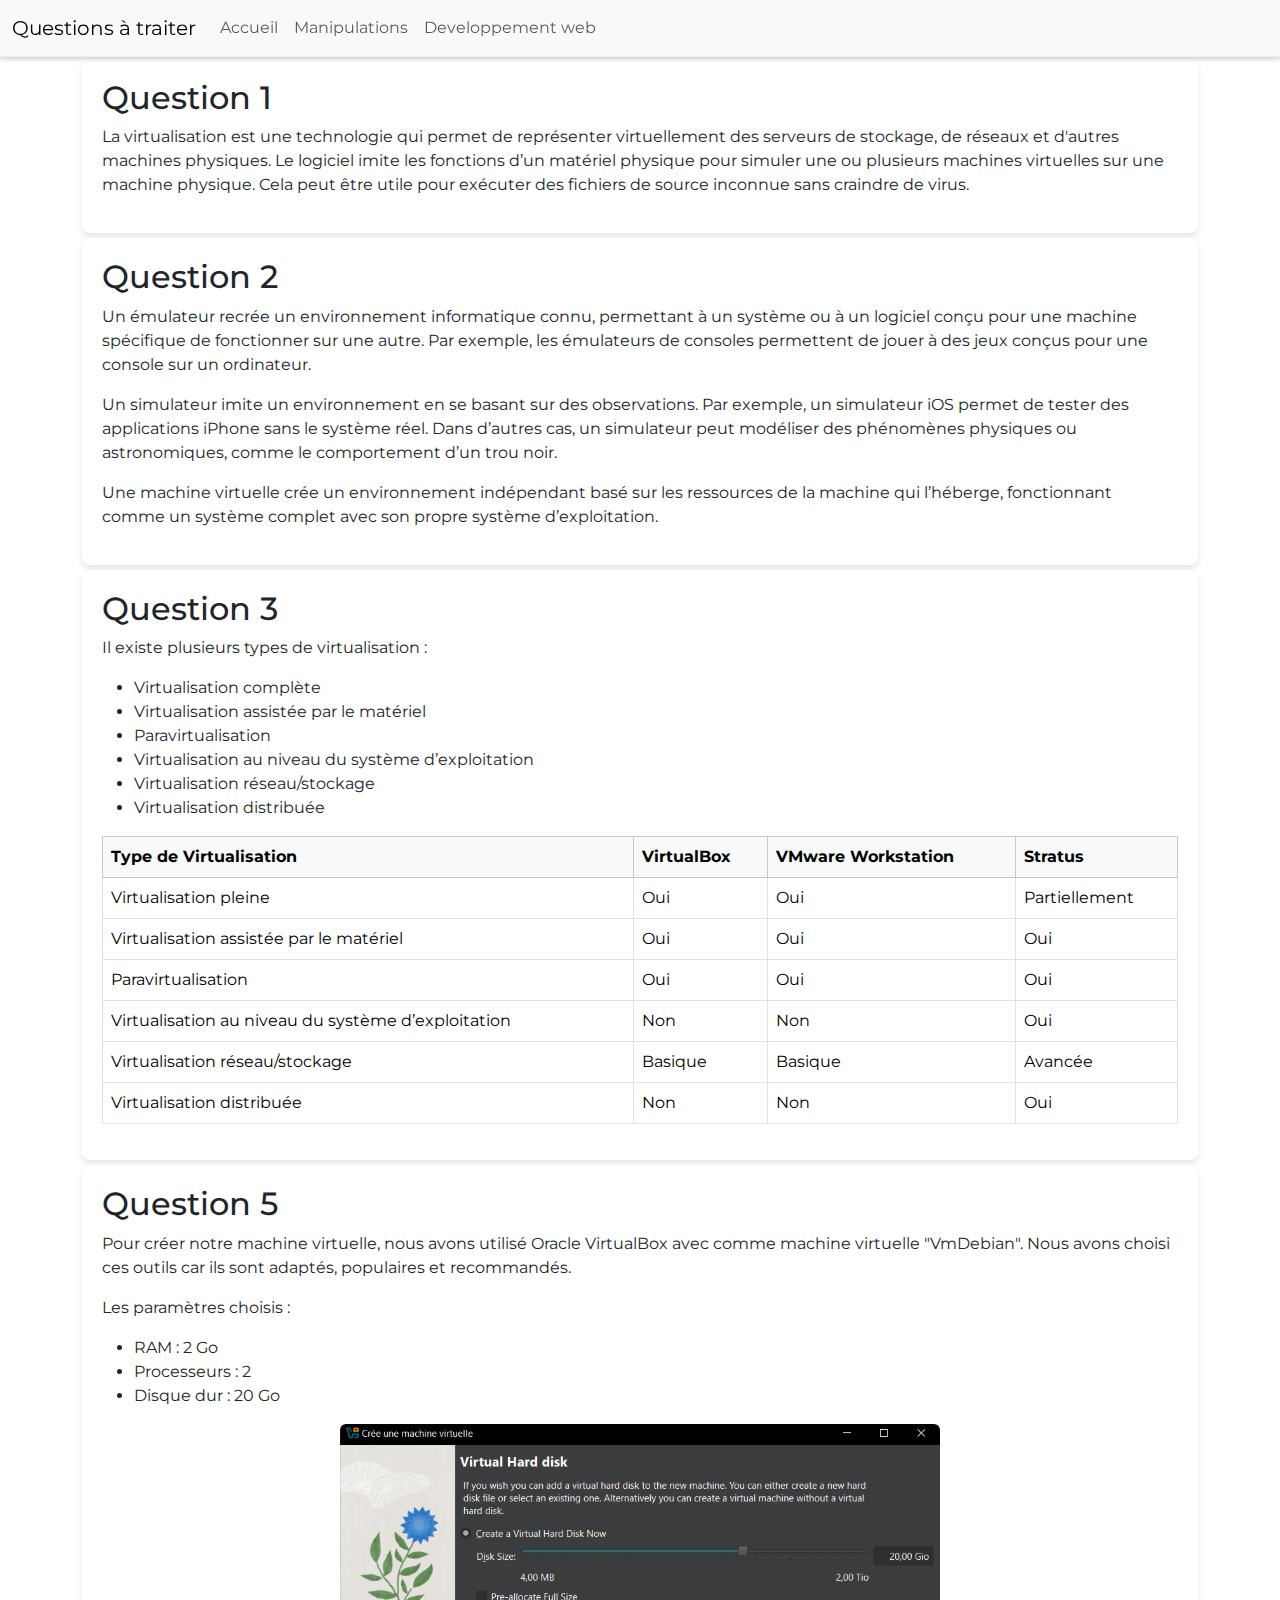
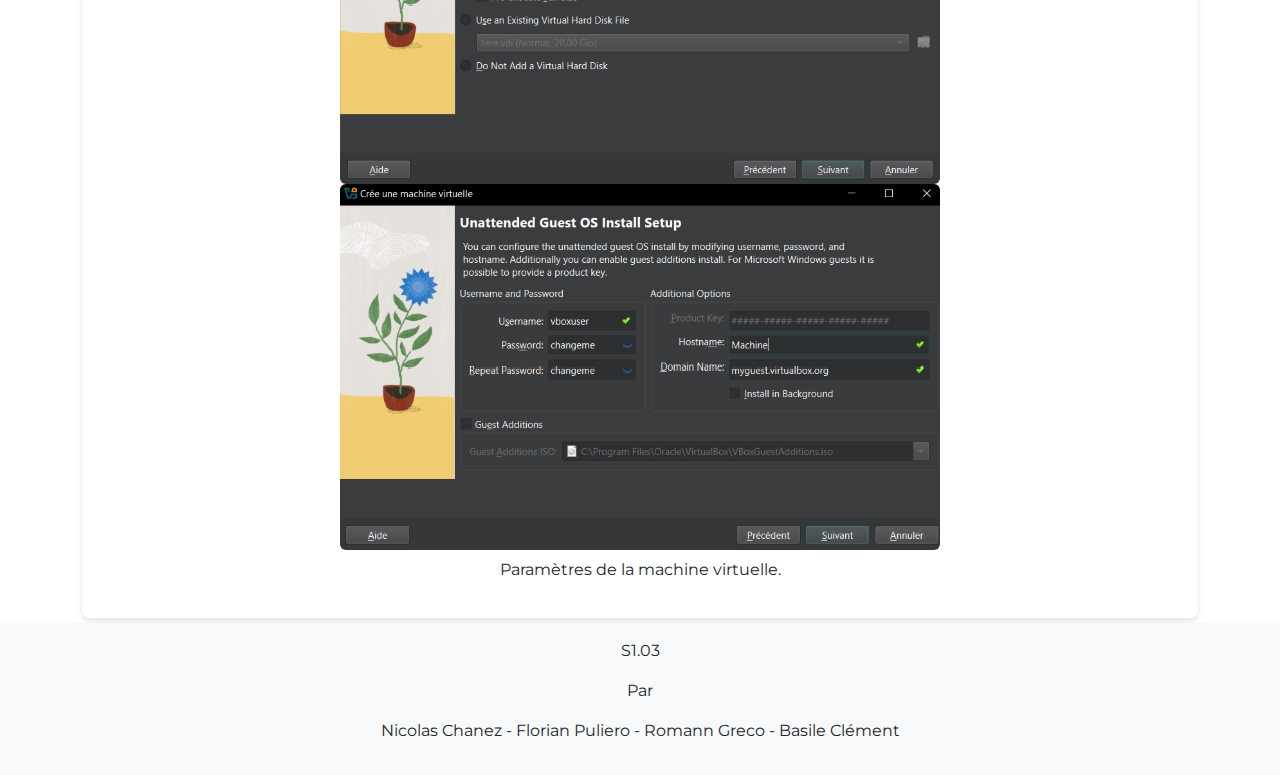
==== questions.html @ 68684d62 "Add files via upload" ====
<!DOCTYPE html>
<html lang="fr">
    <head>
        <meta charset="UTF-8">
        <meta name="viewport" content="width=device-width, initial-scale=1.0"><title>Installation Machine Virtuelle</title>
    
        <!-- Lien vers la feuille de style Bootstrap -->
        <link rel="stylesheet" href="https://cdn.jsdelivr.net/npm/bootstrap@5.2.3/dist/css/bootstrap.min.css">
    
        <!-- Pré-connexion aux serveurs Google Fonts pour améliorer le temps de chargement -->
        <link rel="preconnect" href="https://fonts.googleapis.com">
        <link rel="preconnect" href="https://fonts.gstatic.com" crossorigin>
    
        <!-- Importation de la police Montserrat -->
        <link href="https://fonts.googleapis.com/css2?family=Montserrat:wght@400;700&display=swap" rel="stylesheet">
    
        <!-- Lien vers la feuille de style css -->
        <link rel="stylesheet" href="assets/style.css">
    </head>
<body>
    <nav class="navbar navbar-expand-lg bg-body-tertiary">
        <div class="container-fluid">
            <a class="navbar-brand" href="#">Questions à traiter</a>
            <button class="navbar-toggler" type="button" data-bs-toggle="collapse" data-bs-target="#navbarSupportedContent" aria-controls="navbarSupportedContent" aria-expanded="false" aria-label="Toggle navigation">
                <span class="navbar-toggler-icon"></span>
            </button>
            <div class="collapse navbar-collapse" id="navbarSupportedContent">
                <ul class="navbar-nav me-auto mb-2 mb-lg-0">
                    <li class="nav-item">
                        <a class="nav-link" href="index.html">Accueil</a>
                    </li>
                    <li class="nav-item">
                        <a class="nav-link" href="manip.html">Manipulations</a>
                    </li>
                   
                    <li class="nav-item">
                        <a class="nav-link" href="web.html">Developpement web</a>
                    </li>
                   
                    
                </ul>
            </div>
        </div>
    </nav>

    <div class="container mt-4">
        <section>
            <h2>Question 1</h2>
            <article>
                <p>La virtualisation est une technologie qui permet de représenter virtuellement des serveurs de stockage, de réseaux et d'autres machines physiques. Le logiciel imite les fonctions d’un matériel physique pour simuler une ou plusieurs machines virtuelles sur une machine physique. Cela peut être utile pour exécuter des fichiers de source inconnue sans craindre de virus.</p>
            </article>
        </section>

        <section>
            <h2>Question 2</h2>
            <article>
                <p>Un émulateur recrée un environnement informatique connu, permettant à un système ou à un logiciel conçu pour une machine spécifique de fonctionner sur une autre. Par exemple, les émulateurs de consoles permettent de jouer à des jeux conçus pour une console sur un ordinateur.</p>
                <p>Un simulateur imite un environnement en se basant sur des observations. Par exemple, un simulateur iOS permet de tester des applications iPhone sans le système réel. Dans d’autres cas, un simulateur peut modéliser des phénomènes physiques ou astronomiques, comme le comportement d’un trou noir.</p>
                <p>Une machine virtuelle crée un environnement indépendant basé sur les ressources de la machine qui l’héberge, fonctionnant comme un système complet avec son propre système d’exploitation.</p>
            </article>
        </section>

        <section>
            <h2>Question 3</h2>
            <article>
                <p>Il existe plusieurs types de virtualisation :</p>
                <ul>
                    <li>Virtualisation complète</li>
                    <li>Virtualisation assistée par le matériel</li>
                    <li>Paravirtualisation</li>
                    <li>Virtualisation au niveau du système d’exploitation</li>
                    <li>Virtualisation réseau/stockage</li>
                    <li>Virtualisation distribuée</li>
                </ul>
            </article>
            <div class="table-responsive">
                <table class="table table-bordered">
                    <thead class="table-light">
                        <tr>
                            <th>Type de Virtualisation</th>
                            <th>VirtualBox</th>
                            <th>VMware Workstation</th>
                            <th>Stratus</th>
                        </tr>
                    </thead>
                    <tbody>
                        <tr>
                            <td>Virtualisation pleine</td>
                            <td>Oui</td>
                            <td>Oui</td>
                            <td>Partiellement</td>
                        </tr>
                        <tr>
                            <td>Virtualisation assistée par le matériel</td>
                            <td>Oui</td>
                            <td>Oui</td>
                            <td>Oui</td>
                        </tr>
                        <tr>
                            <td>Paravirtualisation</td>
                            <td>Oui</td>
                            <td>Oui</td>
                            <td>Oui</td>
                        </tr>
                        <tr>
                            <td>Virtualisation au niveau du système d’exploitation</td>
                            <td>Non</td>
                            <td>Non</td>
                            <td>Oui</td>
                        </tr>
                        <tr>
                            <td>Virtualisation réseau/stockage</td>
                            <td>Basique</td>
                            <td>Basique</td>
                            <td>Avancée</td>
                        </tr>
                        <tr>
                            <td>Virtualisation distribuée</td>
                            <td>Non</td>
                            <td>Non</td>
                            <td>Oui</td>
                        </tr>
                    </tbody>
                </table>
            </div>
        </section>

        <section>
            <h2>Question 5</h2>
            <article>
                <p>Pour créer notre machine virtuelle, nous avons utilisé Oracle VirtualBox avec comme machine virtuelle "VmDebian". Nous avons choisi ces outils car ils sont adaptés, populaires et recommandés.</p>
                <p>Les paramètres choisis :</p>
                <ul>
                    <li>RAM : 2 Go</li>
                    <li>Processeurs : 2</li>
                    <li>Disque dur : 20 Go</li>
                </ul>
            </article>
            <figure class="text-center">
                <img src="assets/image/Capture d'écran 2025-01-01 153053.png" class="img-fluid rounded" alt="Illustration Machine Virtuelle">

                <img src="assets/image/Capture d'écran 2025-01-01 153022.png" class="img-fluid rounded" alt="Illustration Machine Virtuelle">
                <figcaption class="mt-2">Paramètres de la machine virtuelle.</figcaption>
            </figure>
        </section>
    </div>

    <footer class="bg-light text-center py-3">
        <p>S1.03</p>
        <p>Par</p>
        <p>Nicolas Chanez - Florian Puliero - Romann Greco - Basile Clément</p>
    </footer>

    <script src="https://cdn.jsdelivr.net/npm/bootstrap@5.2.3/dist/js/bootstrap.bundle.min.js"></script>
</body>
</html>
---- assets/style.css ----
body {
    font-family: 'Montserrat', sans-serif;

}

footer { 
    width: 100%;

    bottom: 0; 
}

.navbar {
    border-bottom: 1px solid rgb(238, 238, 238);
    
    position: fixed; 
    top: 0;
    left: 0;
    width: 100%;
    background-color: #ffffff;
    z-index: 1000;
    box-shadow: 0 2px 5px rgba(0, 0, 0, 0.2);
}

.navbar-toggler {
    border: 1px solid rgb(238, 238, 238); 
}

img {
    max-width: 100%;
    height: auto;
}

.container > section {
    background-color: #ffffff; 
    border: #b4b4b4;
    border-radius: 8px;     
    box-shadow: 0 4px 6px rgba(0, 0, 0, 0.1);   padding: 20px;  
    margin-bottom: 5px;
    margin-top: 5px;
  
}
.container{
    padding-top: 30px;
}   
code{
    color: rgb(1, 153, 1) ;
    background-color: rgb(230, 229, 229);
    border-radius: 5%;
}
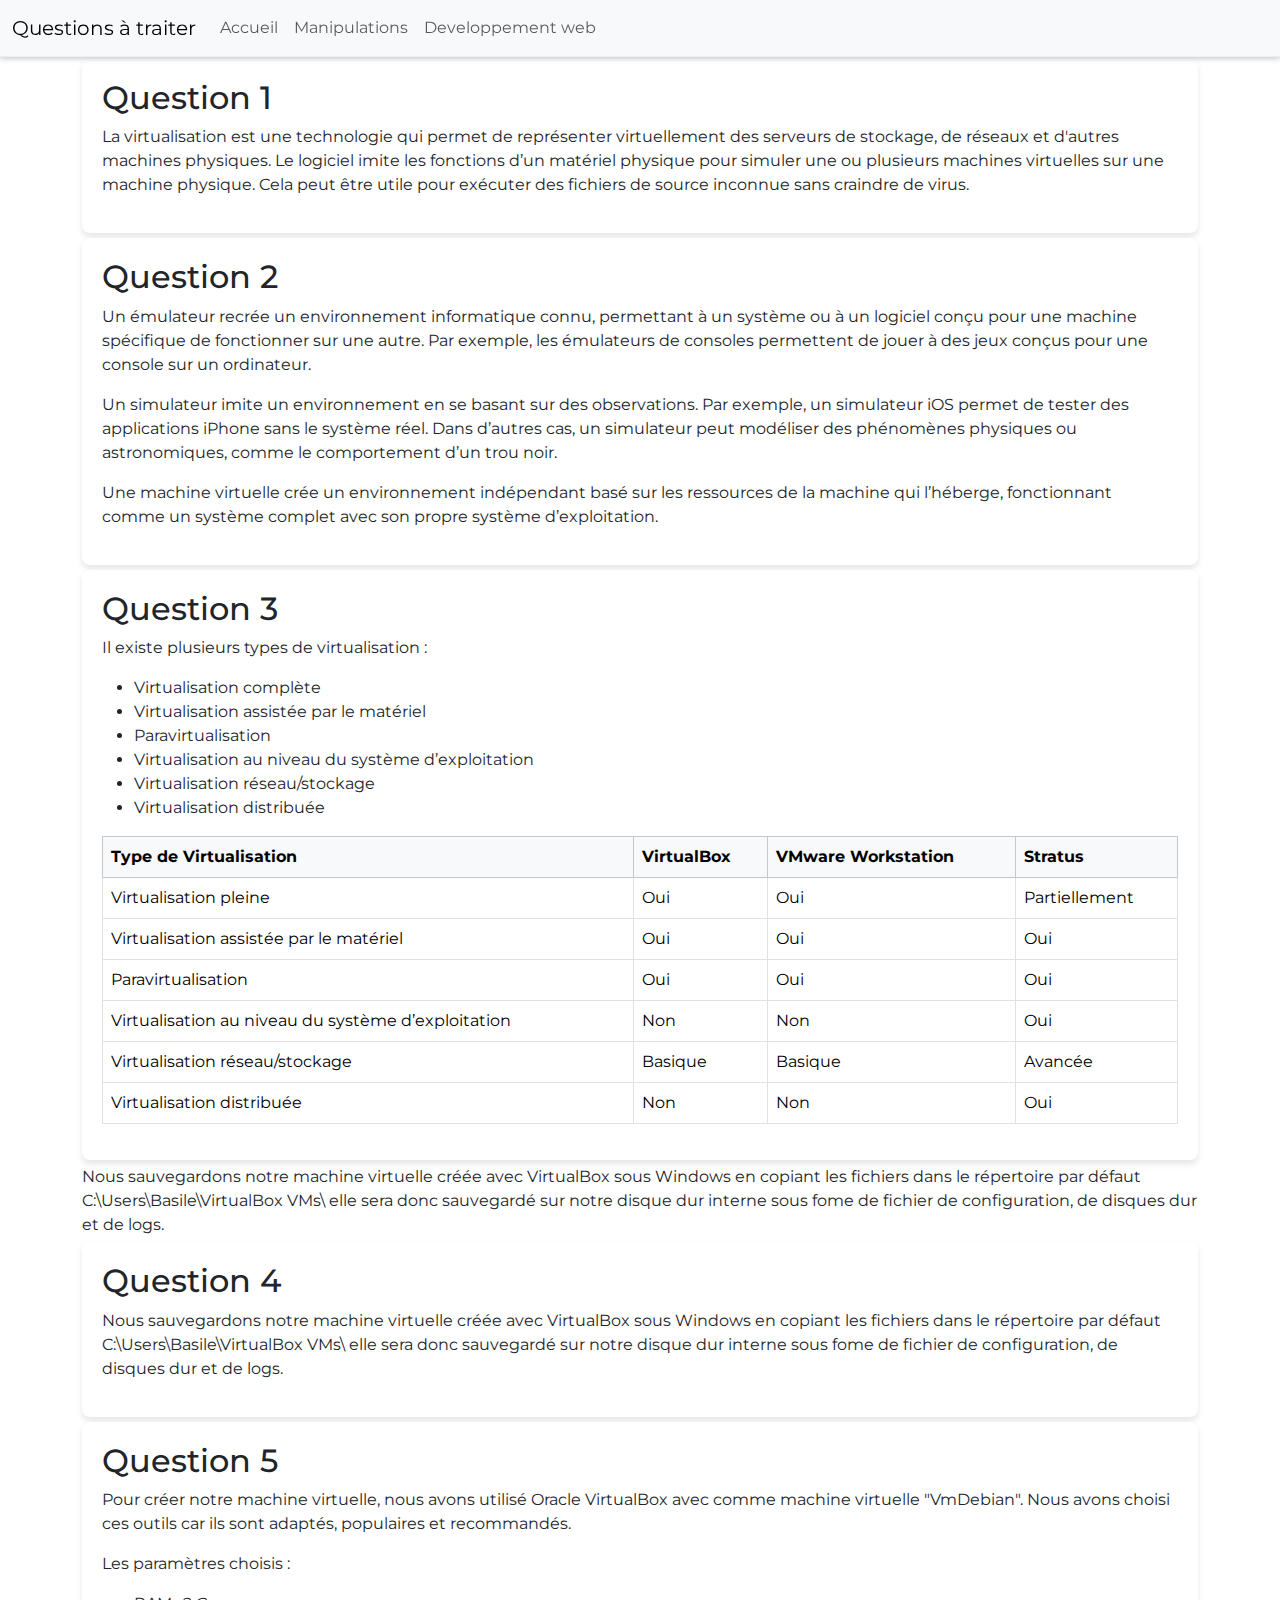
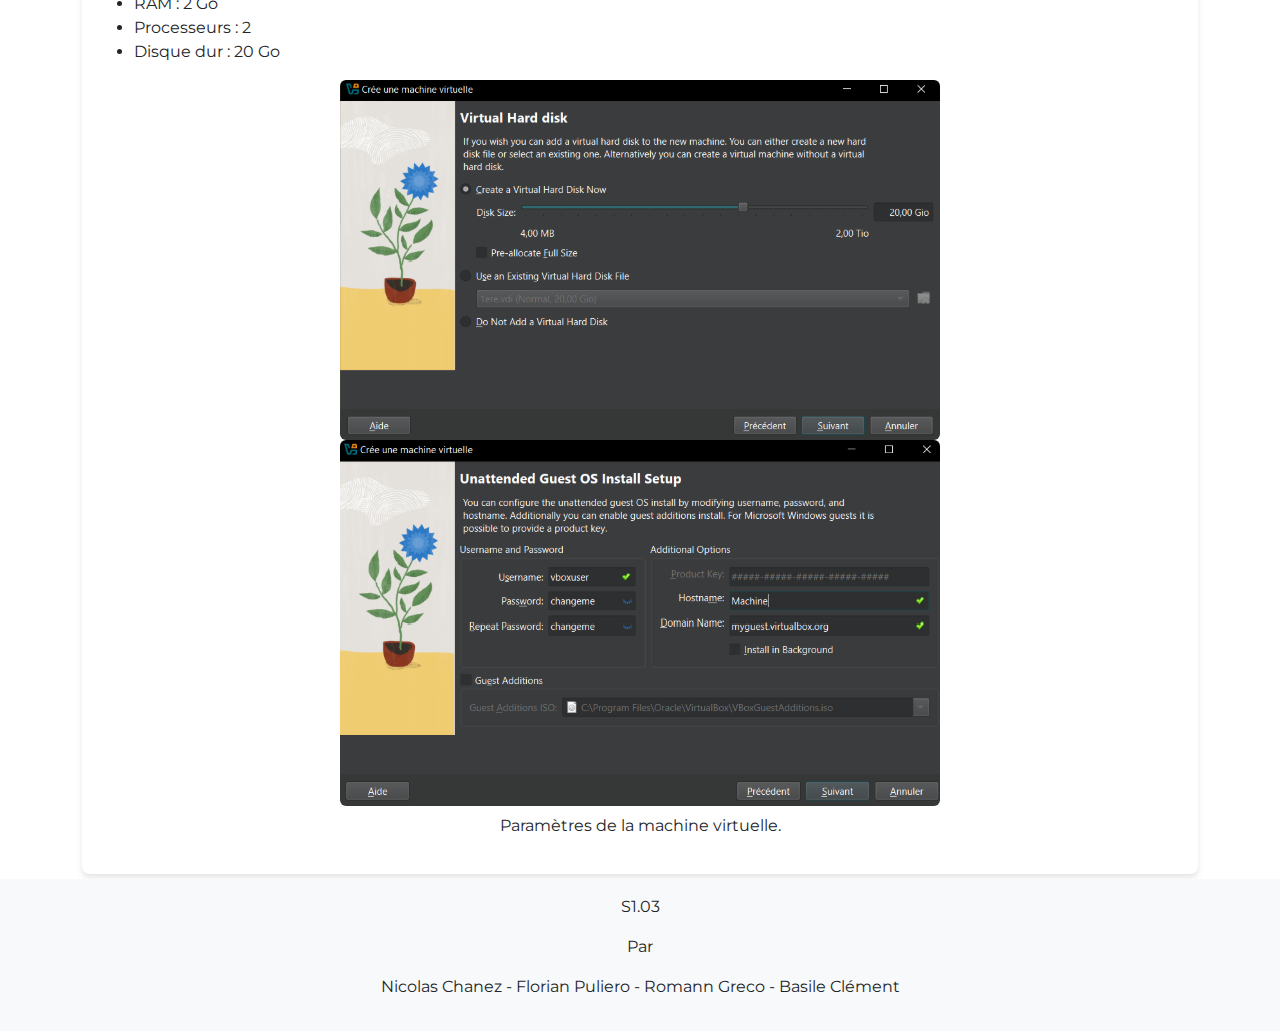
==== commit 54259068: "Update questions.html" ====
--- a/questions.html
+++ b/questions.html
@@ -124,7 +124,15 @@
                 </table>
             </div>
         </section>
-
+ Nous sauvegardons notre machine virtuelle créée avec VirtualBox sous Windows en copiant les fichiers dans le répertoire par défaut C:\Users\Basile\VirtualBox VMs\ elle sera donc sauvegardé sur notre disque dur interne sous fome de fichier de configuration, de disques dur et de logs.
+         <section>
+            <h2>Question 4</h2>
+            <article>
+                <p> Nous sauvegardons notre machine virtuelle créée avec VirtualBox sous Windows 
+                    en copiant les fichiers dans le répertoire par défaut C:\Users\Basile\VirtualBox VMs\ 
+                    elle sera donc sauvegardé sur notre disque dur interne sous fome de fichier de configuration, de disques dur et de logs.
+             </p>
+         </section>
         <section>
             <h2>Question 5</h2>
             <article>
@@ -153,4 +161,4 @@
 
     <script src="https://cdn.jsdelivr.net/npm/bootstrap@5.2.3/dist/js/bootstrap.bundle.min.js"></script>
 </body>
-</html>+</html>
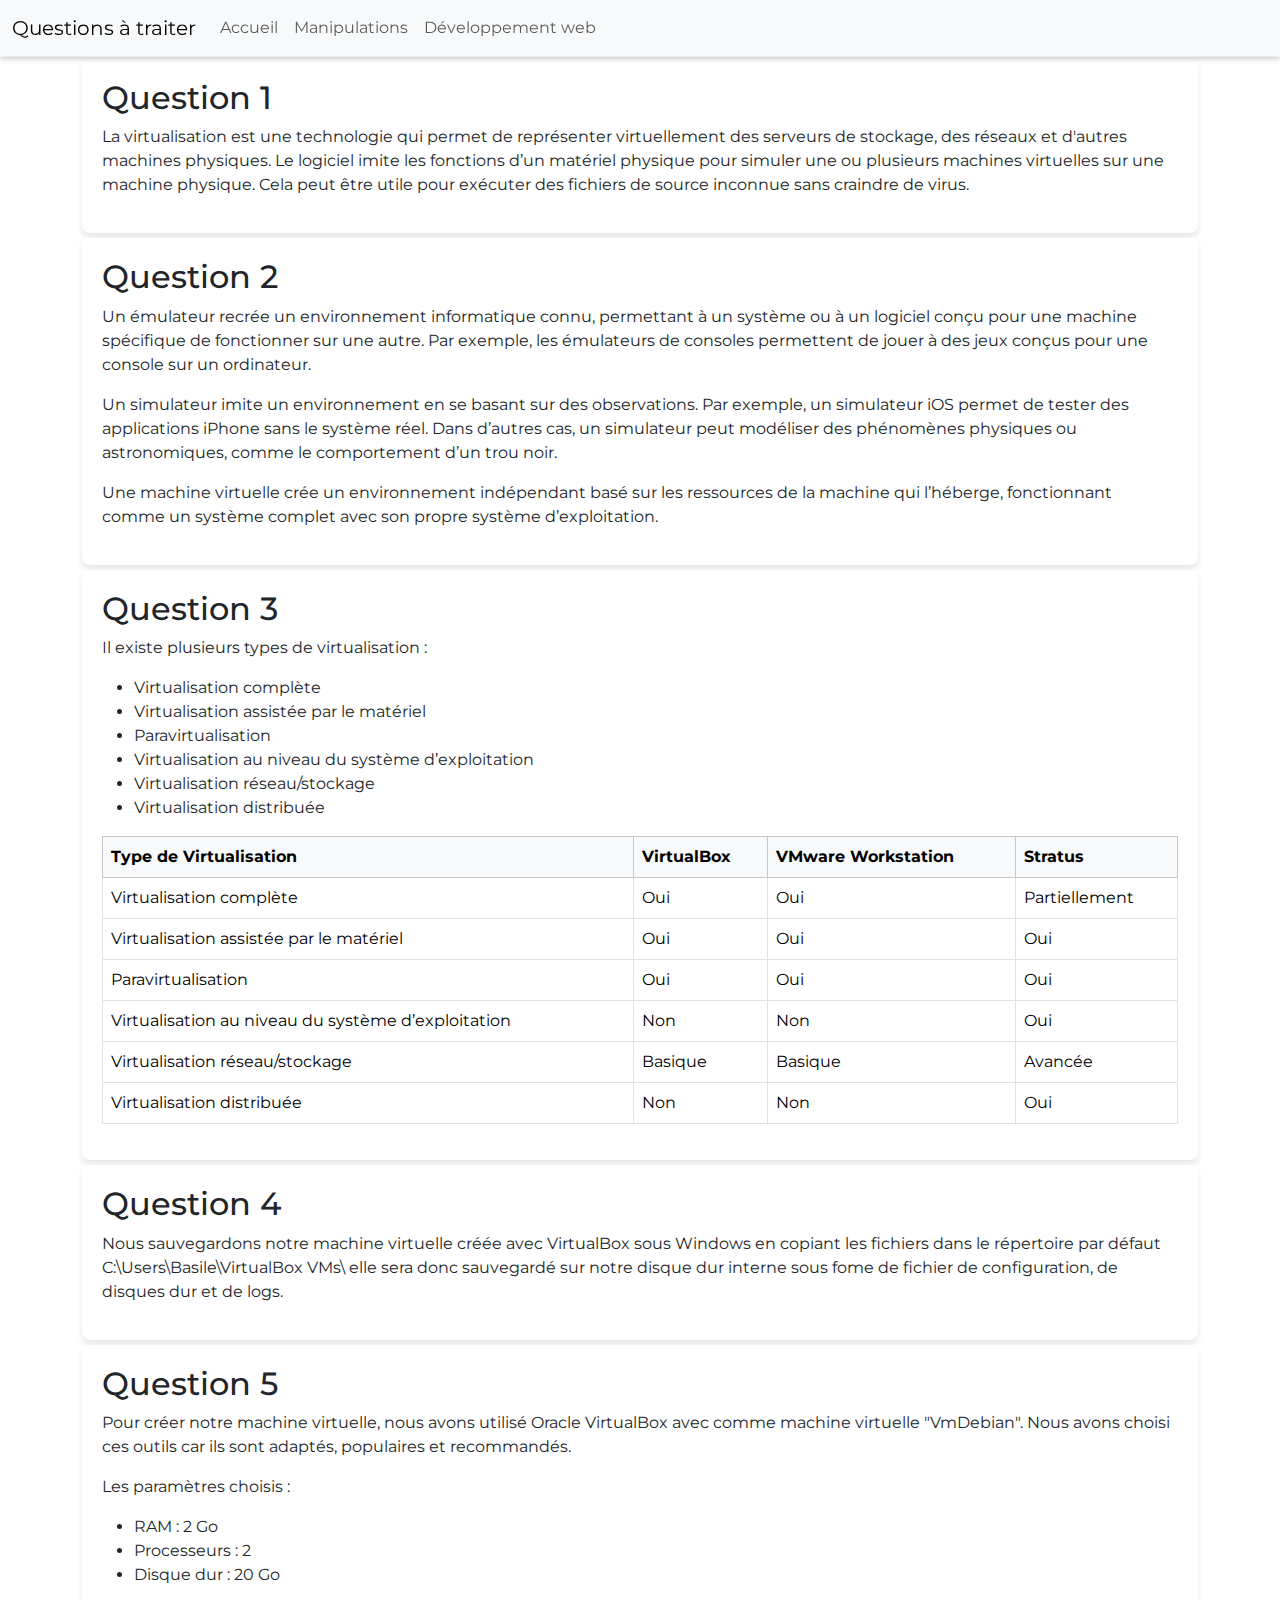
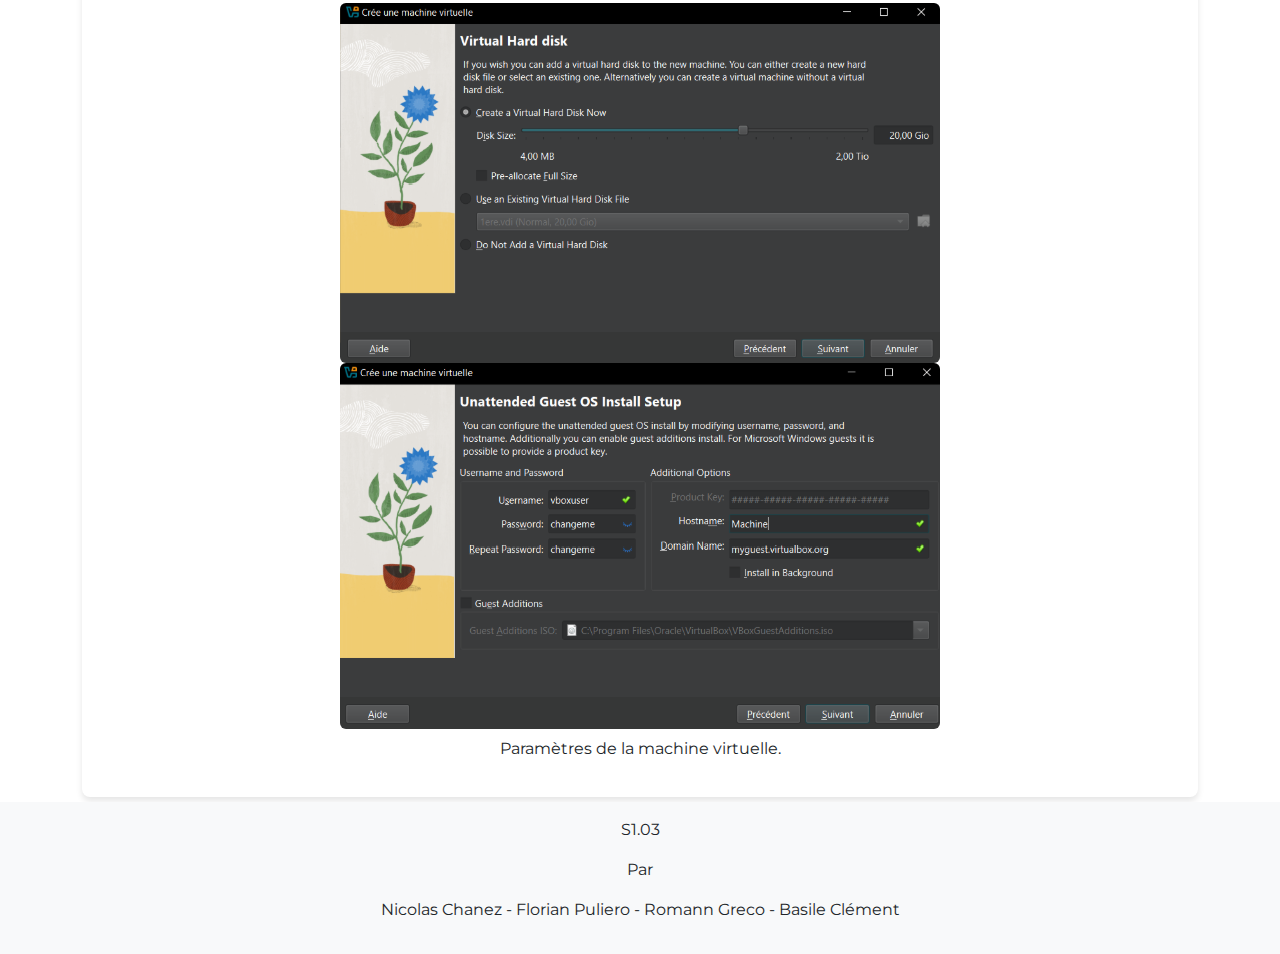
==== commit b2932988: "Update questions.html" ====
--- a/questions.html
+++ b/questions.html
@@ -2,7 +2,7 @@
 <html lang="fr">
     <head>
         <meta charset="UTF-8">
-        <meta name="viewport" content="width=device-width, initial-scale=1.0"><title>Installation Machine Virtuelle</title>
+        <meta name="viewport" content="width=device-width, initial-scale=1.0"><title>Installation de Machine Virtuelle</title>
     
         <!-- Lien vers la feuille de style Bootstrap -->
         <link rel="stylesheet" href="https://cdn.jsdelivr.net/npm/bootstrap@5.2.3/dist/css/bootstrap.min.css">
@@ -14,10 +14,17 @@
         <!-- Importation de la police Montserrat -->
         <link href="https://fonts.googleapis.com/css2?family=Montserrat:wght@400;700&display=swap" rel="stylesheet">
     
-        <!-- Lien vers la feuille de style css -->
+        <!-- Lien vers la feuille de style CSS -->
         <link rel="stylesheet" href="assets/style.css">
     </head>
 <body>
+         <!-- 
+            Le corps d'une page contient :
+            - Une barre de navigation avec des liens vers différentes sections du site : Accueil, Questions à traiter, Manipulations, Développement web.
+            - Une section contenant d'autres éléments afin de les rassembler dans un seul bloc
+            - Des images, articles, titres, figures et tableaux dont le style est défini par Bootstrap
+            - Un pied de page avec des informations sur les membres de notre groupe.
+        -->
     <nav class="navbar navbar-expand-lg bg-body-tertiary">
         <div class="container-fluid">
             <a class="navbar-brand" href="#">Questions à traiter</a>
@@ -32,12 +39,9 @@
                     <li class="nav-item">
                         <a class="nav-link" href="manip.html">Manipulations</a>
                     </li>
-                   
                     <li class="nav-item">
-                        <a class="nav-link" href="web.html">Developpement web</a>
+                        <a class="nav-link" href="web.html">Développement web</a>
                     </li>
-                   
-                    
                 </ul>
             </div>
         </div>
@@ -47,7 +51,7 @@
         <section>
             <h2>Question 1</h2>
             <article>
-                <p>La virtualisation est une technologie qui permet de représenter virtuellement des serveurs de stockage, de réseaux et d'autres machines physiques. Le logiciel imite les fonctions d’un matériel physique pour simuler une ou plusieurs machines virtuelles sur une machine physique. Cela peut être utile pour exécuter des fichiers de source inconnue sans craindre de virus.</p>
+                <p>La virtualisation est une technologie qui permet de représenter virtuellement des serveurs de stockage, des réseaux et d'autres machines physiques. Le logiciel imite les fonctions d’un matériel physique pour simuler une ou plusieurs machines virtuelles sur une machine physique. Cela peut être utile pour exécuter des fichiers de source inconnue sans craindre de virus.</p>
             </article>
         </section>
 
@@ -85,7 +89,7 @@
                     </thead>
                     <tbody>
                         <tr>
-                            <td>Virtualisation pleine</td>
+                            <td>Virtualisation complète</td>
                             <td>Oui</td>
                             <td>Oui</td>
                             <td>Partiellement</td>
@@ -124,15 +128,16 @@
                 </table>
             </div>
         </section>
- Nous sauvegardons notre machine virtuelle créée avec VirtualBox sous Windows en copiant les fichiers dans le répertoire par défaut C:\Users\Basile\VirtualBox VMs\ elle sera donc sauvegardé sur notre disque dur interne sous fome de fichier de configuration, de disques dur et de logs.
-         <section>
+        <section>
             <h2>Question 4</h2>
             <article>
-                <p> Nous sauvegardons notre machine virtuelle créée avec VirtualBox sous Windows 
-                    en copiant les fichiers dans le répertoire par défaut C:\Users\Basile\VirtualBox VMs\ 
-                    elle sera donc sauvegardé sur notre disque dur interne sous fome de fichier de configuration, de disques dur et de logs.
-             </p>
-         </section>
+                <p> Nous sauvegardons notre machine virtuelle créée avec VirtualBox sous Windows en copiant les fichiers dans le répertoire par défaut C:\Users\Basile\VirtualBox VMs\ elle sera donc sauvegardé sur notre disque dur interne sous fome de fichier de configuration, de disques dur et de logs.
+
+                </p>
+            
+            </article>
+           
+        </section>
         <section>
             <h2>Question 5</h2>
             <article>
